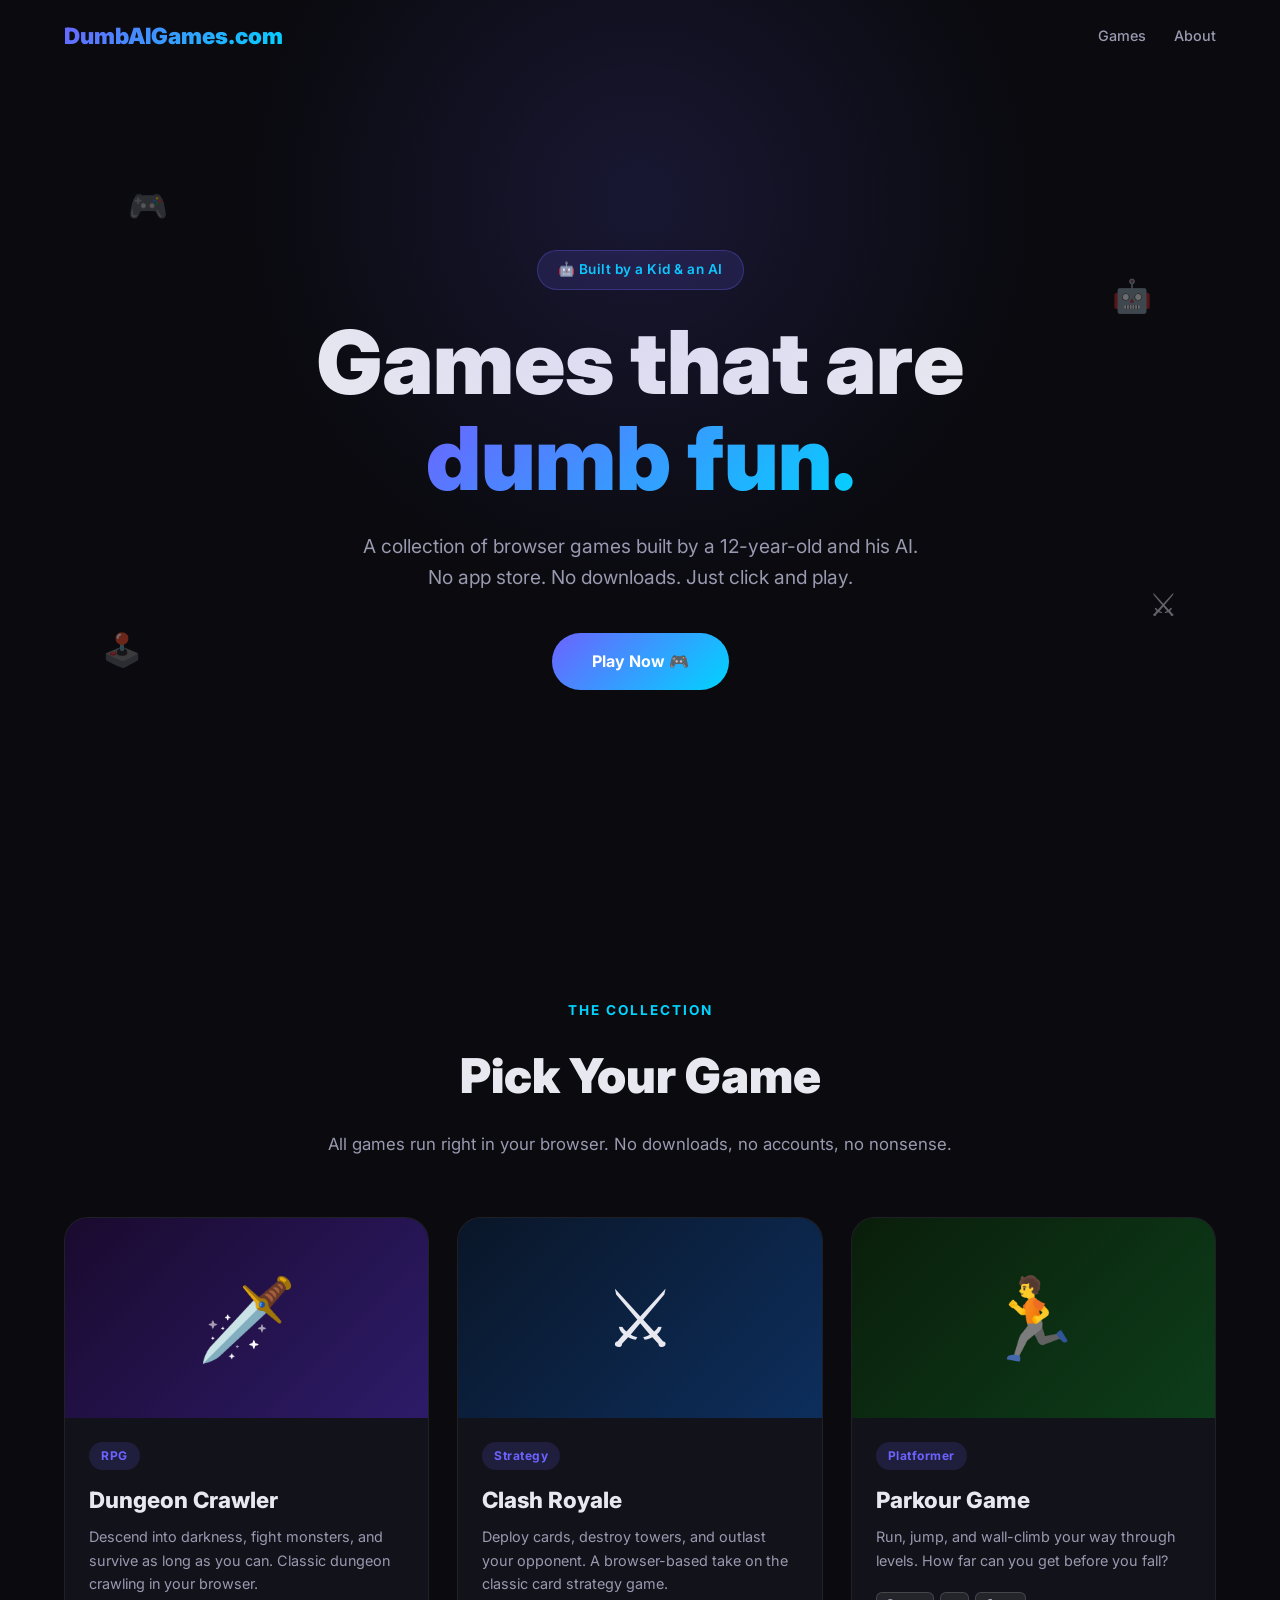
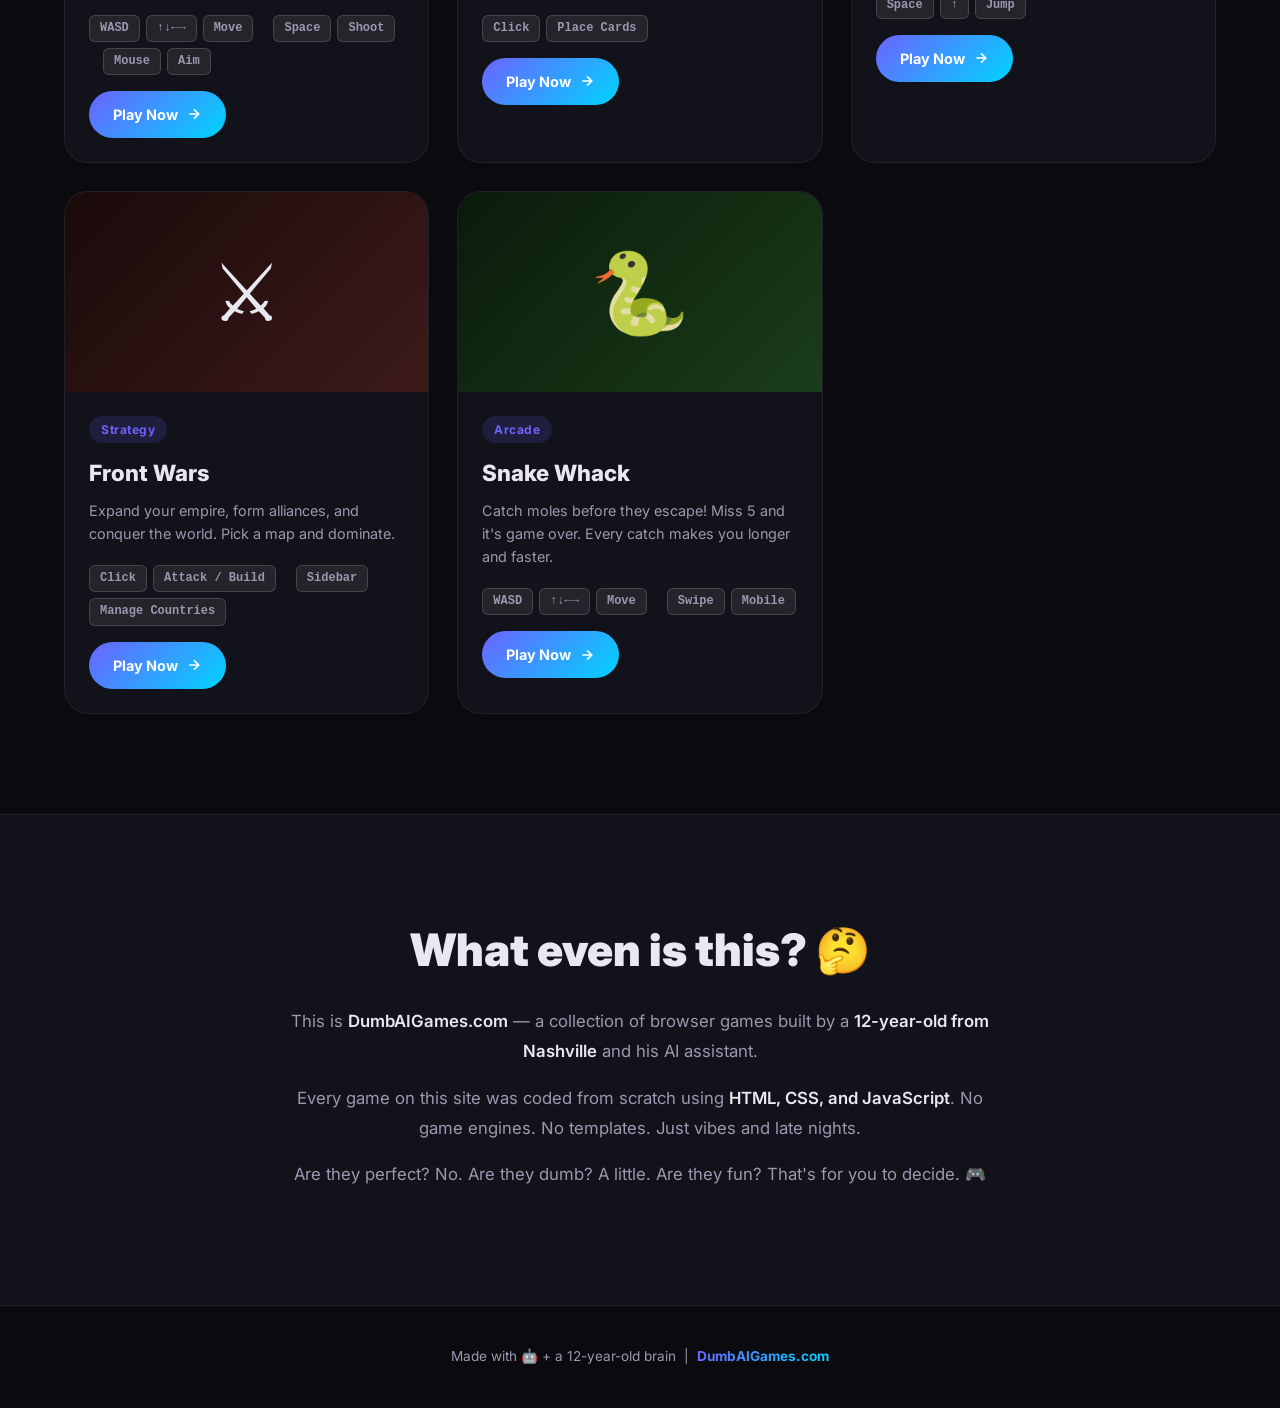
==== index.html @ b69145ee "Add Front Wars strategy game" ====
<!DOCTYPE html>
<html lang="en">
<head>
<meta charset="UTF-8">
<meta name="viewport" content="width=device-width, initial-scale=1.0">
<title>DumbAIGames.com — Games Built by a Kid & an AI</title>
<link href="https://fonts.googleapis.com/css2?family=Inter:wght@300;400;500;600;700;800;900&display=swap" rel="stylesheet">
<style>
*,*::before,*::after{margin:0;padding:0;box-sizing:border-box}
:root{
  --bg:#0a0a0f;--bg2:#12121a;--bg3:#1a1a2e;
  --accent:#6c63ff;--accent2:#00d4ff;--accent3:#a855f7;
  --grad:linear-gradient(135deg,#6c63ff,#00d4ff);
  --grad2:linear-gradient(135deg,#a855f7,#6c63ff);
  --grad3:linear-gradient(135deg,#00d4ff,#06ffa5);
  --text:#e8e8f0;--text2:#9999b0;--radius:16px;
}
html{scroll-behavior:smooth}
body{font-family:'Inter',system-ui,sans-serif;background:var(--bg);color:var(--text);line-height:1.6;overflow-x:hidden}
a{color:inherit;text-decoration:none}

/* NAV */
nav{position:fixed;top:0;left:0;right:0;z-index:1000;padding:18px 0;transition:all .4s}
nav.scrolled{background:rgba(10,10,15,.92);backdrop-filter:blur(20px);border-bottom:1px solid rgba(108,99,255,.15);padding:12px 0}
.nav-inner{max-width:1200px;margin:0 auto;padding:0 24px;display:flex;align-items:center;justify-content:space-between}
.logo{font-weight:900;font-size:1.4rem;background:var(--grad);-webkit-background-clip:text;-webkit-text-fill-color:transparent}
.nav-links{display:flex;gap:28px;align-items:center}
.nav-links a{font-size:.9rem;font-weight:500;color:var(--text2);transition:color .3s}
.nav-links a:hover{color:#fff}

/* HERO */
.hero{min-height:100vh;display:flex;align-items:center;justify-content:center;text-align:center;padding:120px 24px 80px;position:relative;overflow:hidden}
.hero::before{content:'';position:absolute;top:-200px;left:50%;transform:translateX(-50%);width:800px;height:800px;background:radial-gradient(circle,rgba(108,99,255,.15) 0%,transparent 70%);pointer-events:none}
.hero-badge{display:inline-block;background:rgba(108,99,255,.15);border:1px solid rgba(108,99,255,.3);color:var(--accent2);padding:8px 20px;border-radius:50px;font-size:.85rem;font-weight:600;margin-bottom:24px;letter-spacing:.5px}
.hero h1{font-size:clamp(2.8rem,7vw,5.5rem);font-weight:900;line-height:1.1;margin-bottom:24px}
.hero h1 span{background:var(--grad);-webkit-background-clip:text;-webkit-text-fill-color:transparent}
.hero p{font-size:1.2rem;color:var(--text2);max-width:560px;margin:0 auto 40px}
.hero-btn{display:inline-block;background:var(--grad);color:#fff;padding:16px 40px;border-radius:50px;font-weight:700;font-size:1rem;transition:transform .3s,box-shadow .3s}
.hero-btn:hover{transform:translateY(-3px);box-shadow:0 20px 40px rgba(108,99,255,.4)}
.floating-emoji{position:absolute;font-size:2rem;animation:float 6s ease-in-out infinite;opacity:.4}
.floating-emoji:nth-child(1){top:20%;left:10%;animation-delay:0s}
.floating-emoji:nth-child(2){top:30%;right:10%;animation-delay:1s}
.floating-emoji:nth-child(3){bottom:25%;left:8%;animation-delay:2s}
.floating-emoji:nth-child(4){bottom:30%;right:8%;animation-delay:3s}
@keyframes float{0%,100%{transform:translateY(0)}50%{transform:translateY(-20px)}}

/* GAMES SECTION */
.games{padding:100px 24px;max-width:1200px;margin:0 auto}
.section-label{text-align:center;font-size:.85rem;font-weight:700;letter-spacing:2px;text-transform:uppercase;color:var(--accent2);margin-bottom:16px}
.section-title{text-align:center;font-size:clamp(2rem,4vw,3rem);font-weight:900;margin-bottom:16px}
.section-sub{text-align:center;color:var(--text2);font-size:1.05rem;margin-bottom:60px}
.games-grid{display:grid;grid-template-columns:repeat(auto-fit,minmax(320px,1fr));gap:28px}

/* GAME CARD */
.game-card{background:var(--bg2);border:1px solid rgba(255,255,255,.06);border-radius:24px;overflow:hidden;transition:transform .3s,box-shadow .3s,border-color .3s;cursor:pointer}
.game-card:hover{transform:translateY(-8px);box-shadow:0 30px 60px rgba(0,0,0,.4);border-color:rgba(108,99,255,.4)}
.card-thumb{height:200px;display:flex;align-items:center;justify-content:center;font-size:5rem;position:relative;overflow:hidden}
.card-thumb.purple{background:linear-gradient(135deg,#1a0a2e,#2d1b69)}
.card-thumb.blue{background:linear-gradient(135deg,#0a1628,#0d2e5c)}
.card-thumb.green{background:linear-gradient(135deg,#0a1e0a,#0d3d1a)}
.card-body{padding:24px}
.card-tag{display:inline-block;background:rgba(108,99,255,.15);color:var(--accent);padding:4px 12px;border-radius:50px;font-size:.75rem;font-weight:700;letter-spacing:.5px;margin-bottom:12px}
.card-title{font-size:1.4rem;font-weight:800;margin-bottom:8px}
.card-desc{color:var(--text2);font-size:.9rem;margin-bottom:20px;line-height:1.6}
.card-btn{display:inline-flex;align-items:center;gap:8px;background:var(--grad);color:#fff;padding:12px 24px;border-radius:50px;font-weight:700;font-size:.9rem;transition:transform .3s,box-shadow .3s}
.card-btn:hover{transform:translateY(-2px);box-shadow:0 10px 25px rgba(108,99,255,.4)}
.card-btn svg{width:16px;height:16px}
.card-controls{display:flex;flex-wrap:wrap;gap:6px;margin-bottom:16px}
.key{display:inline-block;background:rgba(255,255,255,.08);border:1px solid rgba(255,255,255,.15);color:var(--text2);padding:3px 10px;border-radius:6px;font-size:.75rem;font-weight:600;font-family:monospace}

/* ABOUT */
.about{padding:100px 24px;background:var(--bg2);border-top:1px solid rgba(255,255,255,.06);border-bottom:1px solid rgba(255,255,255,.06)}
.about-inner{max-width:700px;margin:0 auto;text-align:center}
.about h2{font-size:clamp(1.8rem,4vw,2.8rem);font-weight:900;margin-bottom:20px}
.about p{color:var(--text2);font-size:1.05rem;line-height:1.8;margin-bottom:16px}
.about p span{color:var(--text);font-weight:600}

/* FOOTER */
footer{padding:40px 24px;text-align:center;color:var(--text2);font-size:.85rem}
footer span{background:var(--grad);-webkit-background-clip:text;-webkit-text-fill-color:transparent;font-weight:700}
</style>
</head>
<body>

<nav id="nav">
  <div class="nav-inner">
    <div class="logo">DumbAIGames.com</div>
    <div class="nav-links">
      <a href="#games">Games</a>
      <a href="#about">About</a>
    </div>
  </div>
</nav>

<section class="hero">
  <div class="floating-emoji">🎮</div>
  <div class="floating-emoji">🤖</div>
  <div class="floating-emoji">🕹️</div>
  <div class="floating-emoji">⚔️</div>
  <div>
    <div class="hero-badge">🤖 Built by a Kid & an AI</div>
    <h1>Games that are<br><span>dumb fun.</span></h1>
    <p>A collection of browser games built by a 12-year-old and his AI. No app store. No downloads. Just click and play.</p>
    <a href="#games" class="hero-btn">Play Now 🎮</a>
  </div>
</section>

<section class="games" id="games">
  <div class="section-label">The Collection</div>
  <h2 class="section-title">Pick Your Game</h2>
  <p class="section-sub">All games run right in your browser. No downloads, no accounts, no nonsense.</p>

  <div class="games-grid">

    <div class="game-card">
      <div class="card-thumb purple">🗡️</div>
      <div class="card-body">
        <div class="card-tag">RPG</div>
        <div class="card-title">Dungeon Crawler</div>
        <div class="card-desc">Descend into darkness, fight monsters, and survive as long as you can. Classic dungeon crawling in your browser.</div>
        <div class="card-controls"><span class="key">WASD</span><span class="key">↑↓←→</span><span class="key">Move</span>&nbsp;&nbsp;<span class="key">Space</span><span class="key">Shoot</span>&nbsp;&nbsp;<span class="key">Mouse</span><span class="key">Aim</span></div>
        <a href="/dumbaigames/dungeon-crawler/index.html" class="card-btn">
          Play Now
          <svg viewBox="0 0 24 24" fill="none" stroke="currentColor" stroke-width="2.5"><path d="M5 12h14M12 5l7 7-7 7"/></svg>
        </a>
      </div>
    </div>

    <div class="game-card">
      <div class="card-thumb blue">⚔️</div>
      <div class="card-body">
        <div class="card-tag">Strategy</div>
        <div class="card-title">Clash Royale</div>
        <div class="card-desc">Deploy cards, destroy towers, and outlast your opponent. A browser-based take on the classic card strategy game.</div>
        <div class="card-controls"><span class="key">Click</span><span class="key">Place Cards</span></div>
        <a href="/dumbaigames/clash-royale/index.html" class="card-btn">
          Play Now
          <svg viewBox="0 0 24 24" fill="none" stroke="currentColor" stroke-width="2.5"><path d="M5 12h14M12 5l7 7-7 7"/></svg>
        </a>
      </div>
    </div>

    <div class="game-card">
      <div class="card-thumb green">🏃</div>
      <div class="card-body">
        <div class="card-tag">Platformer</div>
        <div class="card-title">Parkour Game</div>
        <div class="card-desc">Run, jump, and wall-climb your way through levels. How far can you get before you fall?</div>
        <div class="card-controls"><span class="key">Space</span><span class="key">↑</span><span class="key">Jump</span></div>
        <a href="/dumbaigames/parkour-game/index.html" class="card-btn">
          Play Now
          <svg viewBox="0 0 24 24" fill="none" stroke="currentColor" stroke-width="2.5"><path d="M5 12h14M12 5l7 7-7 7"/></svg>
        </a>
      </div>
    </div>

    <div class="game-card">
      <div class="card-thumb" style="background:linear-gradient(135deg,#1a0a0a,#3d1a1a)">⚔️</div>
      <div class="card-body">
        <div class="card-tag">Strategy</div>
        <div class="card-title">Front Wars</div>
        <div class="card-desc">Expand your empire, form alliances, and conquer the world. Pick a map and dominate.</div>
        <div class="card-controls"><span class="key">Click</span><span class="key">Attack / Build</span>&nbsp;&nbsp;<span class="key">Sidebar</span><span class="key">Manage Countries</span></div>
        <a href="/dumbaigames/front-wars/index.html" class="card-btn">
          Play Now
          <svg viewBox="0 0 24 24" fill="none" stroke="currentColor" stroke-width="2.5"><path d="M5 12h14M12 5l7 7-7 7"/></svg>
        </a>
      </div>
    </div>

    <div class="game-card">
      <div class="card-thumb" style="background:linear-gradient(135deg,#0a1a0a,#1a3d1a)">🐍</div>
      <div class="card-body">
        <div class="card-tag">Arcade</div>
        <div class="card-title">Snake Whack</div>
        <div class="card-desc">Catch moles before they escape! Miss 5 and it's game over. Every catch makes you longer and faster.</div>
        <div class="card-controls"><span class="key">WASD</span><span class="key">↑↓←→</span><span class="key">Move</span>&nbsp;&nbsp;<span class="key">Swipe</span><span class="key">Mobile</span></div>
        <a href="/dumbaigames/snake-whack/index.html" class="card-btn">
          Play Now
          <svg viewBox="0 0 24 24" fill="none" stroke="currentColor" stroke-width="2.5"><path d="M5 12h14M12 5l7 7-7 7"/></svg>
        </a>
      </div>
    </div>

  </div>
</section>

<section class="about" id="about">
  <div class="about-inner">
    <h2>What even is this? 🤔</h2>
    <p>This is <span>DumbAIGames.com</span> — a collection of browser games built by a <span>12-year-old from Nashville</span> and his AI assistant.</p>
    <p>Every game on this site was coded from scratch using <span>HTML, CSS, and JavaScript</span>. No game engines. No templates. Just vibes and late nights.</p>
    <p>Are they perfect? No. Are they dumb? A little. Are they fun? That's for you to decide. 🎮</p>
  </div>
</section>

<footer>
  <p>Made with 🤖 + a 12-year-old brain &nbsp;|&nbsp; <span>DumbAIGames.com</span></p>
</footer>

<script>
  const nav = document.getElementById('nav');
  window.addEventListener('scroll', () => {
    nav.classList.toggle('scrolled', window.scrollY > 50);
  });
</script>

</body>
</html>
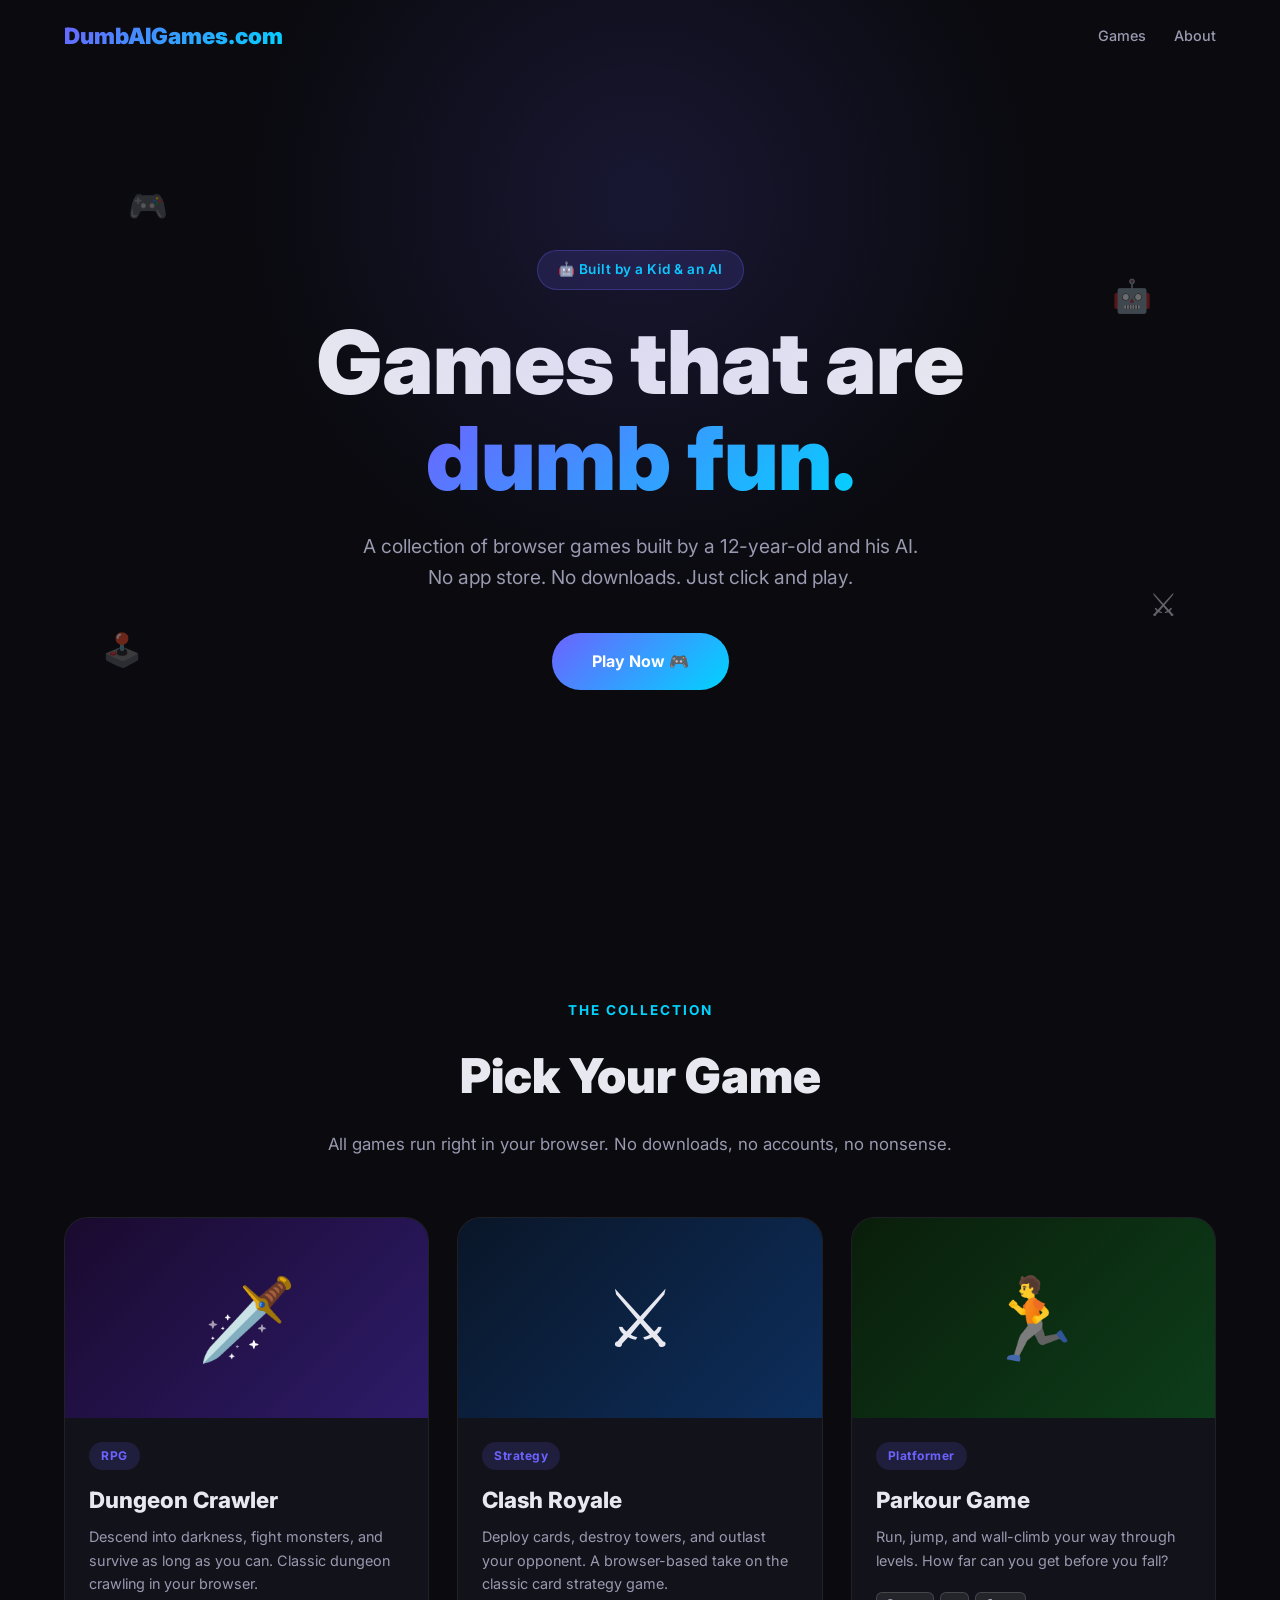
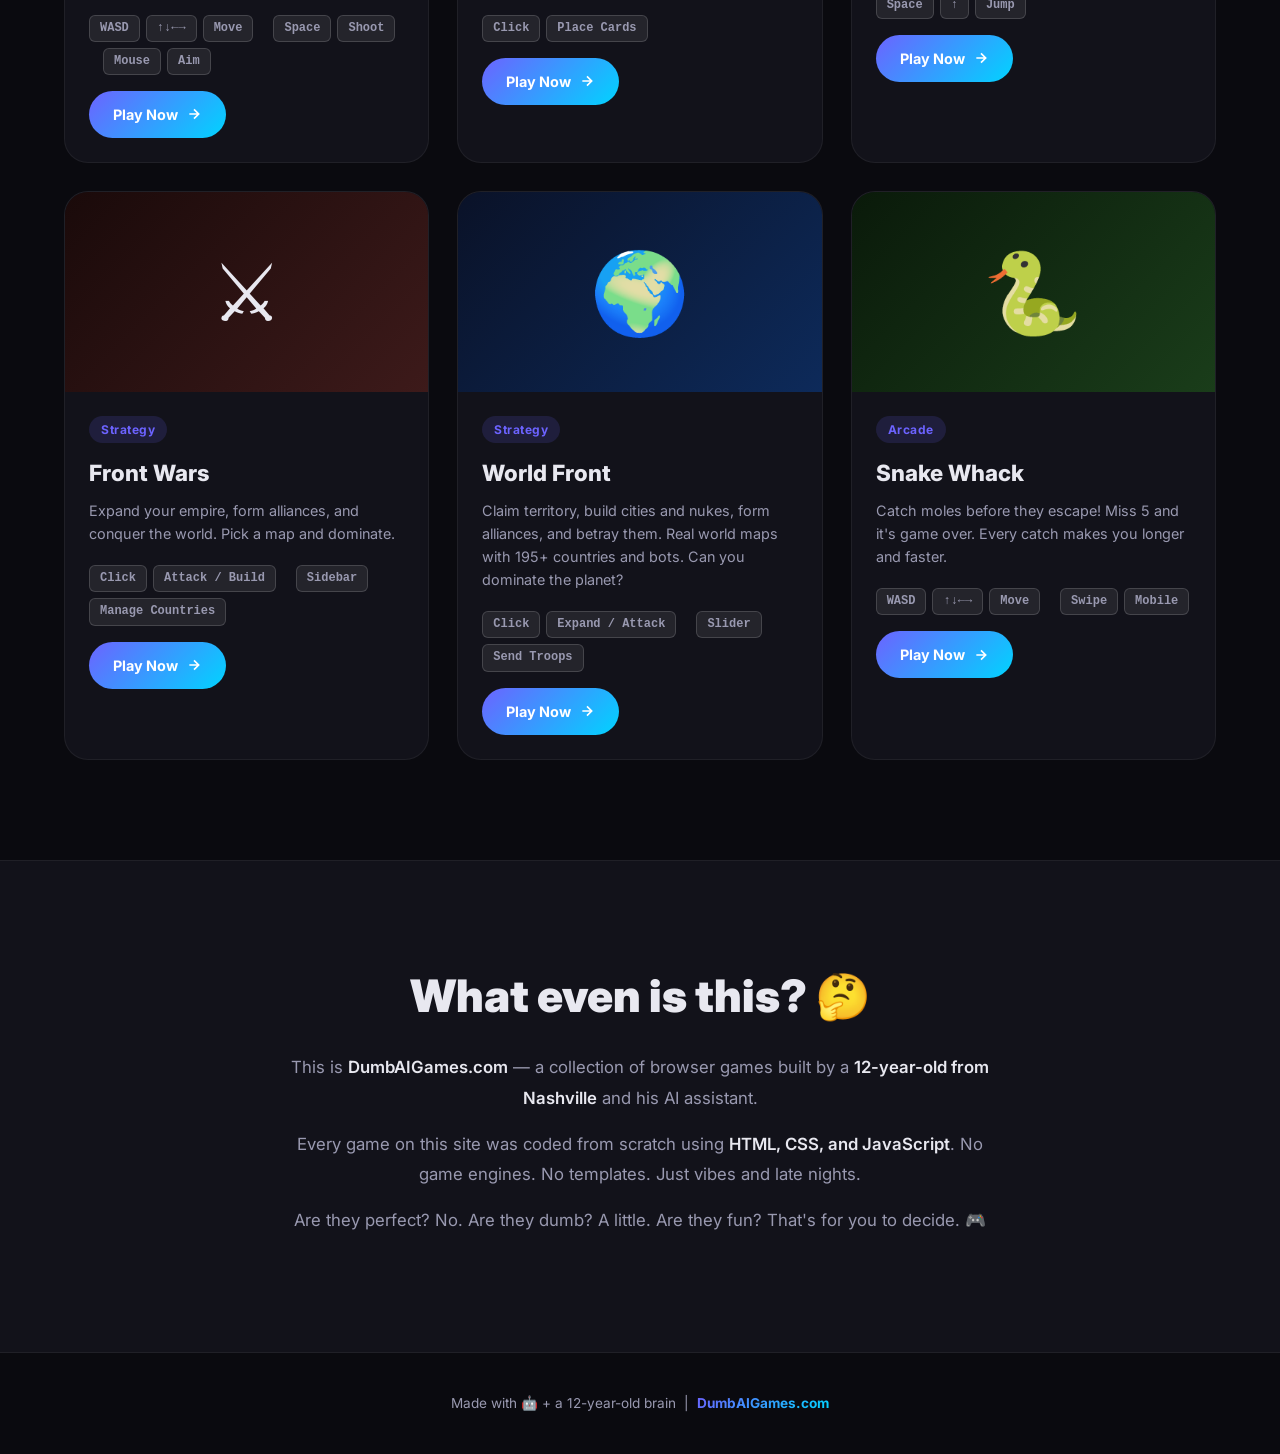
==== commit c071ca99: "Add World Front to games index" ====
--- a/index.html
+++ b/index.html
@@ -169,6 +169,20 @@
     </div>
 
     <div class="game-card">
+      <div class="card-thumb" style="background:linear-gradient(135deg,#0a1228,#0d2a5a)">🌍</div>
+      <div class="card-body">
+        <div class="card-tag">Strategy</div>
+        <div class="card-title">World Front</div>
+        <div class="card-desc">Claim territory, build cities and nukes, form alliances, and betray them. Real world maps with 195+ countries and bots. Can you dominate the planet?</div>
+        <div class="card-controls"><span class="key">Click</span><span class="key">Expand / Attack</span>&nbsp;&nbsp;<span class="key">Slider</span><span class="key">Send Troops</span></div>
+        <a href="/dumbaigames/world-front/index.html" class="card-btn">
+          Play Now
+          <svg viewBox="0 0 24 24" fill="none" stroke="currentColor" stroke-width="2.5"><path d="M5 12h14M12 5l7 7-7 7"/></svg>
+        </a>
+      </div>
+    </div>
+
+    <div class="game-card">
       <div class="card-thumb" style="background:linear-gradient(135deg,#0a1a0a,#1a3d1a)">🐍</div>
       <div class="card-body">
         <div class="card-tag">Arcade</div>
